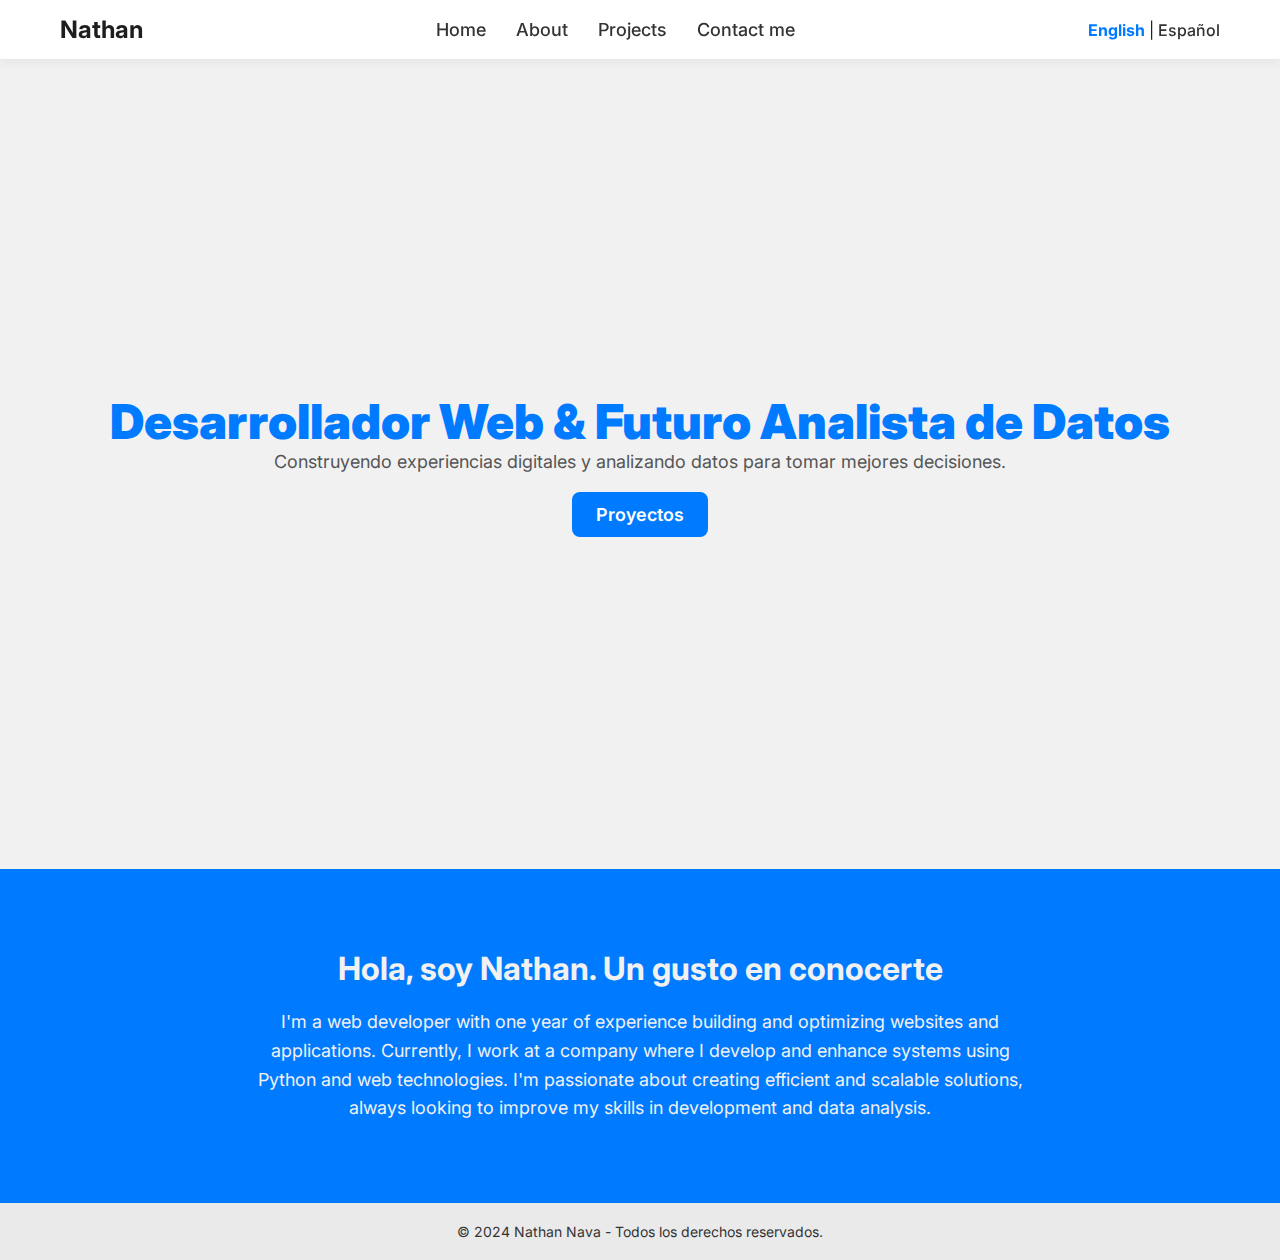
==== index.html @ 3a608a60 "Primer avance del portafolio" ====
<!DOCTYPE html>
<html lang="en">
<head>
    <meta charset="UTF-8">
    <meta name="viewport" content="width=device-width, initial-scale=1.0">
    <link rel="stylesheet" href="styles.css">
    <link href="https://fonts.googleapis.com/css2?family=Inter:wght@300;400;500;600;700&display=swap" rel="stylesheet">
    <title>My Portafolio</title>

    <body>

        <!-- Navegación -->
        <header class="header">
            <div class="container header-container">
                <!-- Logo -->
                <a href="#" class="logo">Nathan</a>
        
                <!-- Menú de navegación -->
                <nav class="nav">
                    <ul>
                        <li><a href="#home">Home</a></li>
                        <li><a href="about">About</a></li>
                        <li><a href="#projects">Projects</a></li>
                        <li><a href="#contact-me">Contact me</a></li>
                    </ul>
                </nav>
        
                <!-- Selector de idioma -->
                <div class="language-switch">
                    <a href="index.html" class="active">English</a> |
                    <a href="index-es.html" class="disable">Español</a>
                </div>
            </div>
        </header>
        
        <!-- Hero Section -->
        <section class="hero" id="home">
            <div class="container">
                <h1 class="heading-primary">Desarrollador Web & Futuro Analista de Datos</h1>
                <h2 class="text-primary">Construyendo experiencias digitales y analizando datos para tomar mejores decisiones.</h2>
                <a href="#proyectos" class="btn-primary">Proyectos</a>
            </div>
        </section>
        
        <main>
            <section class="about-section" id="about">
                <div class="container">
                    <h2 class="section-title-about">Hola, soy Nathan. Un gusto en conocerte</h2>
                    <p class="about-text">
                        I'm a web developer with one year of experience building and optimizing websites and applications. 
                        Currently, I work at a company where I develop and enhance systems using Python and web technologies. 
                        I'm passionate about creating efficient and scalable solutions, always looking to improve my skills in development and data analysis.
                    </p>
                </div>
            </section>
    
            <section id="projects">
                <!-- Aquí irá la sección "Proyectos" -->
            </section>
    
            <section id="contact-me">
                <!-- Aquí irá la sección "Contáctame" -->
            </section>
        </main>
    
        <footer>
            <p>&copy; 2024 Nathan Nava - Todos los derechos reservados.</p>
        </footer>
    
    </body>
    </html>
---- styles.css ----
/* Reset básico */
* {
    margin: 0;
    padding: 0;
    box-sizing: border-box;
    font-family: 'Inter', sans-serif;
}

/* Estilos generales */
body {
    background-color: #F1F1F1;
    color: #1E1E1E;
}

.container {
    max-width: 1200px;
    margin: 0 auto;
    padding: 0 20px;
}

/* ===== HEADER (NAVBAR) ===== */
.header {
    background: #FFFFFF;
    position: sticky;
    top: 0;
    width: 100%;
    padding: 15px 0;
    box-shadow: 0px 4px 10px rgba(0, 0, 0, 0.05);
}

/* Distribución del Header */
.header-container {
    display: flex;
    justify-content: space-between;
    align-items: center;
    max-width: 1200px;
    margin: 0 auto;
    padding: 0 20px;
}

/* Logo */
.logo {
    font-size: 24px;
    font-weight: 700;
    text-decoration: none;
    color: #1E1E1E;
}

/* Menú centrado */
.nav ul {
    display: flex;
    list-style: none;
    padding: 0;
}

.nav ul li {
    margin: 0 15px;
}

.nav ul li a {
    text-decoration: none;
    font-size: 18px;
    font-weight: 500;
    color: #333;
    transition: color 0.3s ease;
}

.nav ul li a:hover {
    color: #007BFF;
}

/* Selector de idioma alineado a la derecha */
.language-switch {
    font-size: 16px;
}

.language-switch a {
    text-decoration: none;
    font-weight: 500;
    color: #333;
}

.language-switch a.active {
    font-weight: 700;
    color: #007BFF;
}

/* ===== HERO SECTION ===== */
.hero {
    text-align: center;
    padding: 100px 20px;
    min-height: 90vh; /* Hace que ocupe el 80 de la pantalla*/
    display: flex;
    flex-direction: column;
    justify-content: center;
    align-items: center;
}

.heading-primary {
    font-size: 48px;
    font-weight: 900;
    color: #007BFF;
}

.text-primary {
    font-size: 18px;
    font-weight: 400;
    color: #555;
    margin-bottom: 20px;
}

/* Botón principal */
.btn-primary {
    display: inline-block;
    background-color: #007BFF;
    color: white;
    padding: 12px 24px;
    text-decoration: none;
    font-size: 18px;
    font-weight: 600;
    border-radius: 8px;
    transition: background-color 0.3s ease;
}

.btn-primary:hover {
    background-color: #0056b3;
}

/* ===== About Section ===== */
.about-section{
    background-color: #007BFF;
    padding: 80px 20px;
    text-align: center;
}

.section-title-about {
    font-size: 32px;
    font-weight: 700;
    color: #F1f1f1;
    margin-bottom: 20px;
}

.about-text {
    font-size: 18px;
    font-weight: 400;
    color: #f1f1f1;
    max-width: 800px;
    margin: 0 auto;
    line-height: 1.6;
}

/* ===== FOOTER ===== */
footer {
    text-align: center;
    padding: 20px;
    background-color: #EAEAEA;
    font-size: 14px;
    color: #333;
}
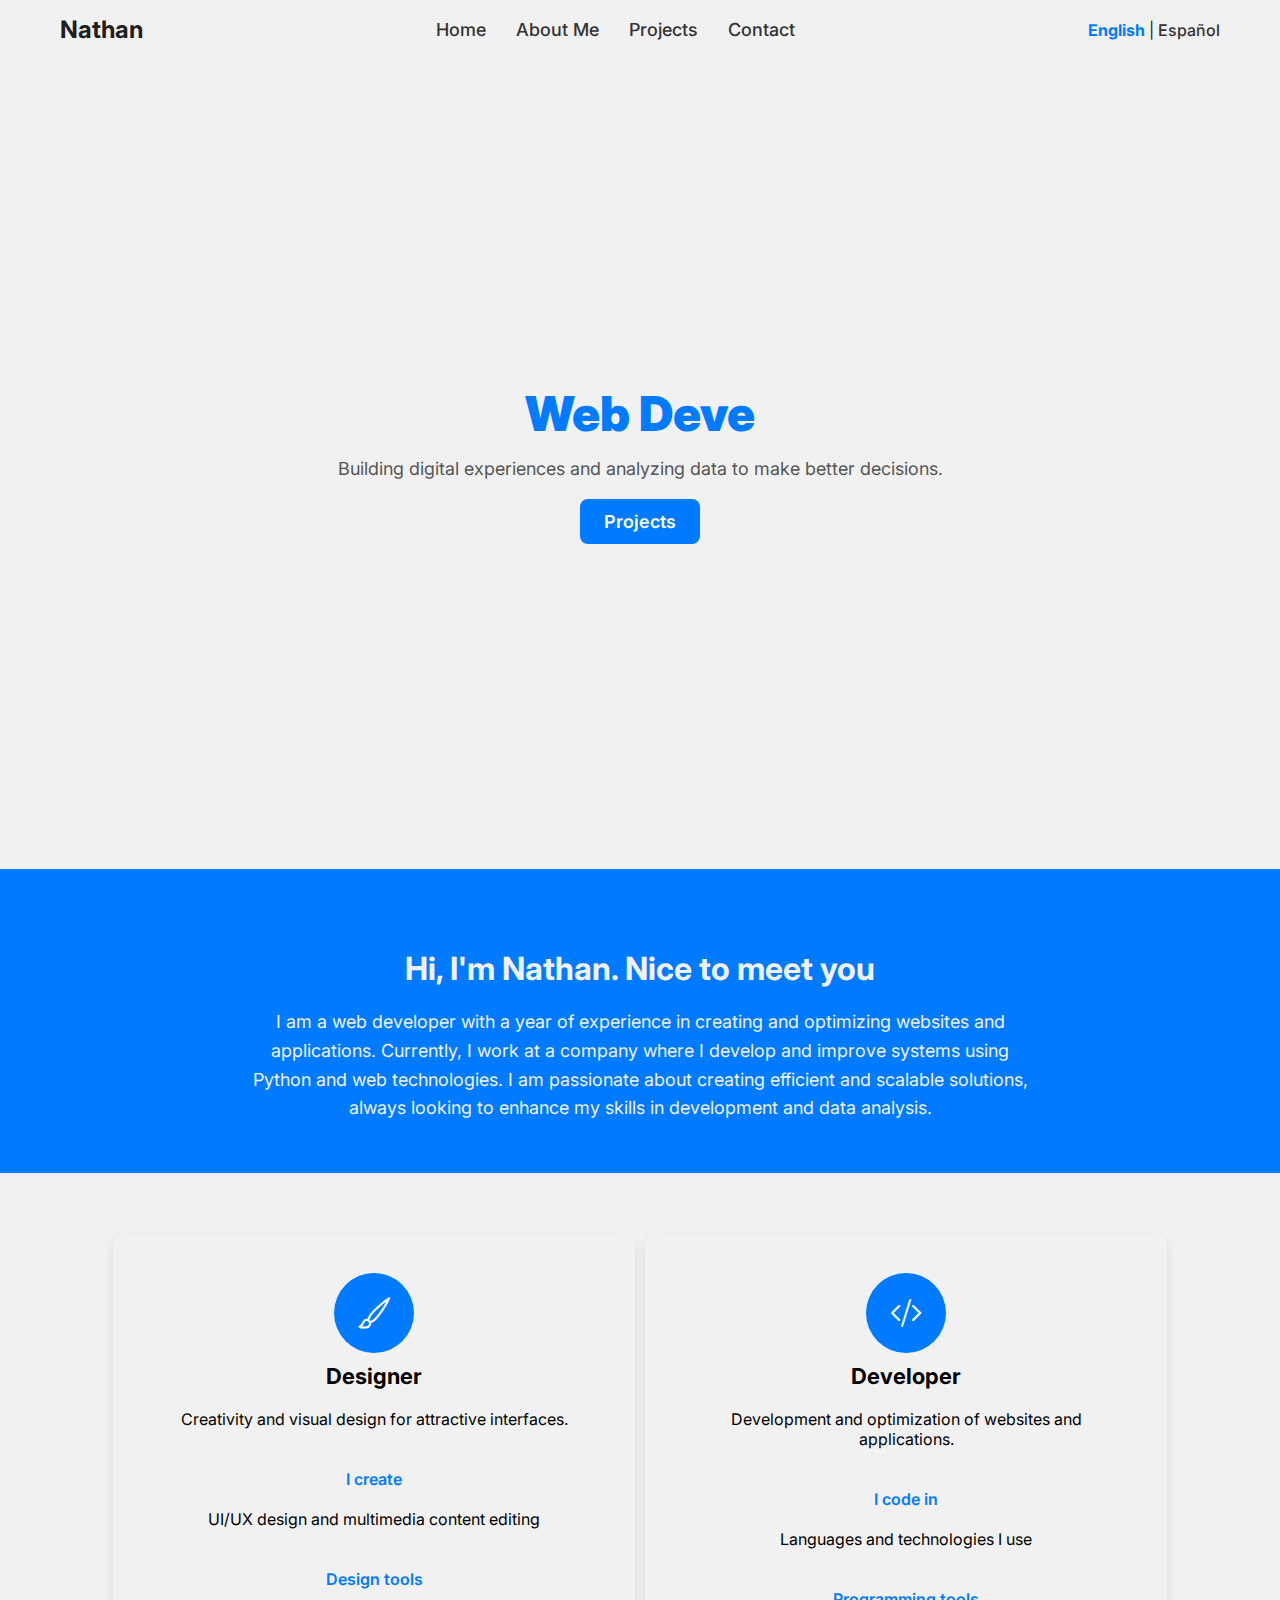
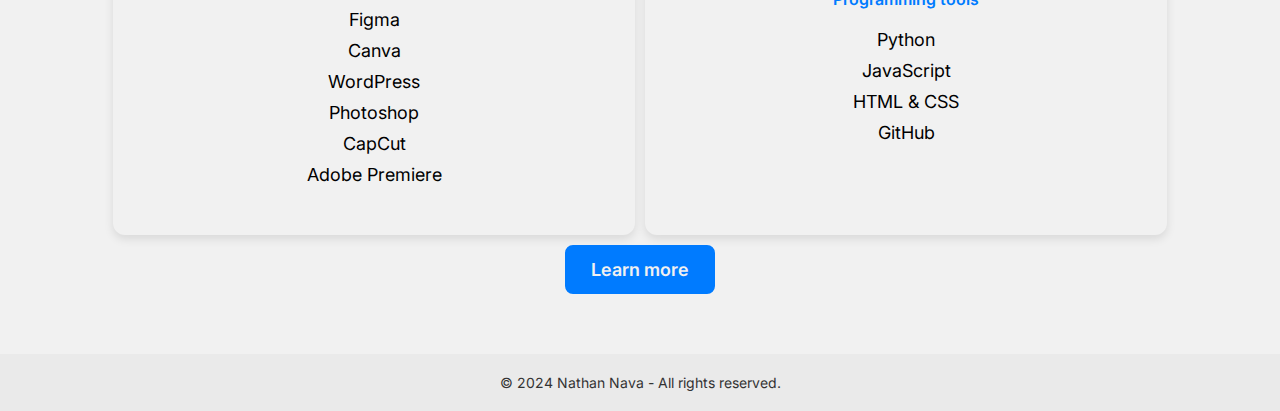
==== commit bdbb18ab: "Subiendo avances del proyecto" ====
--- a/index.html
+++ b/index.html
@@ -1,71 +1,129 @@
 <!DOCTYPE html>
 <html lang="en">
 <head>
-    <meta charset="UTF-8">
-    <meta name="viewport" content="width=device-width, initial-scale=1.0">
-    <link rel="stylesheet" href="styles.css">
-    <link href="https://fonts.googleapis.com/css2?family=Inter:wght@300;400;500;600;700&display=swap" rel="stylesheet">
-    <title>My Portafolio</title>
+  <meta charset="UTF-8">
+  <meta name="viewport" content="width=device-width, initial-scale=1.0">
+  <title>My Portfolio</title>
+  <link rel="stylesheet" href="css/styles.css">
+  <link href="https://fonts.googleapis.com/css2?family=Inter:wght@300;400;500;600;700;900&display=swap" rel="stylesheet">
+  <link rel="stylesheet" href="https://cdn.jsdelivr.net/npm/bootstrap-icons/font/bootstrap-icons.css">
+  <script src="../js/main.js" defer></script>
+</head>
+<body>
 
-    <body>
+  <!-- HEADER / NAV -->
+  <header class="header">
+    <div class="container header-container">
+      <a href="#" class="logo">Nathan</a>
+      <nav class="nav">
+        <span class="menu-toggle">☰</span>
+        <ul>
+          <li><a href="#home">Home</a></li>
+          <li><a href="pages/about.html">About Me</a></li>
+          <li><a href="#projects">Projects</a></li>
+          <li><a href="#contact">Contact</a></li>
+        </ul>
+      </nav>
+      <div class="language-switch">
+        <a href="index.html" class="active">English</a> |
+        <a href="index-es.html">Español</a>
+      </div>
+    </div>
+  </header>
 
-        <!-- Navegación -->
-        <header class="header">
-            <div class="container header-container">
-                <!-- Logo -->
-                <a href="#" class="logo">Nathan</a>
-        
-                <!-- Menú de navegación -->
-                <nav class="nav">
-                    <ul>
-                        <li><a href="#home">Home</a></li>
-                        <li><a href="about">About</a></li>
-                        <li><a href="#projects">Projects</a></li>
-                        <li><a href="#contact-me">Contact me</a></li>
-                    </ul>
-                </nav>
-        
-                <!-- Selector de idioma -->
-                <div class="language-switch">
-                    <a href="index.html" class="active">English</a> |
-                    <a href="index-es.html" class="disable">Español</a>
+  <!-- HERO SECTION -->
+  <section class="hero" id="home">
+    <div class="container">
+      <h1 class="heading-primary"><span id="typing-text"></span></h1>
+      <h2 class="text-primary">
+        Building digital experiences and analyzing data to make better decisions.
+      </h2>
+      <a href="#projects" class="btn-primary">Projects</a>
+    </div>
+  </section>
+
+  <!-- ABOUT -->
+  <main>
+    <section class="about-section" id="about">
+        <!-- Upper part (Blue background) -->
+        <div class="about-top">
+          <div class="container">
+            <h2 class="section-title-about">Hi, I'm Nathan. Nice to meet you</h2>
+            <p class="about-text">
+              I am a web developer with a year of experience in creating and optimizing websites and applications. 
+              Currently, I work at a company where I develop and improve systems using Python and web technologies. 
+              I am passionate about creating efficient and scalable solutions, always looking to enhance my skills in development and data analysis.
+            </p>
+          </div>
+        </div>
+      
+        <!-- Lower part (White background) -->
+        <div class="about-bottom">
+          <div class="container">
+            <div class="about-grid">
+              <!-- Designer Card -->
+              <div class="card">
+                <div class="circle">
+                  <i class="bi bi-brush"></i> 
                 </div>
+                <h3>Designer</h3>
+                <p>Creativity and visual design for attractive interfaces.</p>
+                <span class="highlight">I create</span>
+                <p>UI/UX design and multimedia content editing</p>
+                <span class="highlight">Design tools</span>
+                <ul class="list">
+                  <li>Figma</li>
+                  <li>Canva</li>
+                  <li>WordPress</li>
+                  <li>Photoshop</li>
+                  <li>CapCut</li>
+                  <li>Adobe Premiere</li>
+                </ul>
+              </div>
+      
+              <!-- Developer Card -->
+              <div class="card">
+                <div class="circle">
+                  <i class="bi bi-code-slash"></i> 
+                </div>
+                <h3>Developer</h3>
+                <p>Development and optimization of websites and applications.</p>
+                <span class="highlight">I code in</span>
+                <p>Languages and technologies I use</p>
+                <span class="highlight">Programming tools</span>
+                <ul class="list">
+                  <li>Python</li>
+                  <li>JavaScript</li>
+                  <li>HTML & CSS</li>
+                  <li>GitHub</li>
+                </ul>
+              </div>
             </div>
-        </header>
-        
-        <!-- Hero Section -->
-        <section class="hero" id="home">
-            <div class="container">
-                <h1 class="heading-primary">Desarrollador Web & Futuro Analista de Datos</h1>
-                <h2 class="text-primary">Construyendo experiencias digitales y analizando datos para tomar mejores decisiones.</h2>
-                <a href="#proyectos" class="btn-primary">Proyectos</a>
-            </div>
-        </section>
-        
-        <main>
-            <section class="about-section" id="about">
-                <div class="container">
-                    <h2 class="section-title-about">Hola, soy Nathan. Un gusto en conocerte</h2>
-                    <p class="about-text">
-                        I'm a web developer with one year of experience building and optimizing websites and applications. 
-                        Currently, I work at a company where I develop and enhance systems using Python and web technologies. 
-                        I'm passionate about creating efficient and scalable solutions, always looking to improve my skills in development and data analysis.
-                    </p>
+      
+            <!-- Centered button -->
+                <div class="btn-container">
+                    <a href="pages/about.html" class="btn-secondary">Learn more</a>
                 </div>
-            </section>
-    
-            <section id="projects">
-                <!-- Aquí irá la sección "Proyectos" -->
-            </section>
-    
-            <section id="contact-me">
-                <!-- Aquí irá la sección "Contáctame" -->
-            </section>
-        </main>
-    
-        <footer>
-            <p>&copy; 2024 Nathan Nava - Todos los derechos reservados.</p>
-        </footer>
-    
-    </body>
-    </html>+          </div>
+        </div>
+      </section>
+      
+
+    <!-- PROJECTS SECTION -->
+    <section id="projects">
+      <!-- Your projects here -->
+    </section>
+
+    <!-- CONTACT SECTION -->
+    <section id="contact">
+      <!-- Contact form or information -->
+    </section>
+  </main>
+
+  <!-- FOOTER -->
+  <footer>
+    <p>&copy; 2024 Nathan Nava - All rights reserved.</p>
+  </footer>
+
+</body>
+</html>
--- a/css/styles.css
+++ b/css/styles.css
@@ -0,0 +1,411 @@
+/* =========================================
+   RESET BÁSICO
+========================================= */
+* {
+    margin: 0;
+    padding: 0;
+    box-sizing: border-box;
+    font-family: 'Inter', sans-serif;
+  }
+  
+  /* =========================================
+     BODY & CONTAINER
+  ========================================= */
+  body {
+    background-color: #F1F1F1;
+    color: #1E1E1E;
+  }
+  
+  .container {
+    max-width: 1200px;
+    margin: 0 auto;
+    padding: 0 20px;
+  }
+  
+  /* =========================================
+     HEADER (NAVBAR)
+  ========================================= */
+  .header {
+    background: #f1f1f1;
+    position: sticky;
+    top: 0;
+    width: 100%;
+    padding: 15px 0;
+  }
+  
+  .header-container {
+    display: flex;
+    justify-content: space-between;
+    align-items: center;
+  }
+
+  .menu-toggle {
+    display: none;
+    font-size: 30px;
+    cursor: pointer;
+  }
+  
+  .logo {
+    font-size: 24px;
+    font-weight: 700;
+    text-decoration: none;
+    color: #1E1E1E;
+  }
+  
+  /* Menú centrado */
+  .nav ul {
+    display: flex;
+    list-style: none;
+  }
+  
+  .nav ul li {
+    margin: 0 15px;
+  }
+  
+  .nav ul li a {
+    text-decoration: none;
+    font-size: 18px;
+    font-weight: 500;
+    color: #333;
+    transition: color 0.3s ease;
+  }
+  
+  .nav ul li a:hover {
+    color: #007BFF;
+  }
+  
+  /* Selector de idioma */
+  .language-switch {
+    font-size: 16px;
+  }
+  
+  .language-switch a {
+    text-decoration: none;
+    font-weight: 500;
+    color: #333;
+  }
+  
+  .language-switch a.active {
+    font-weight: 700;
+    color: #007BFF;
+  }
+  
+  /* =========================================
+     HERO SECTION 
+  ========================================= */
+  .hero {
+    background-color: #f1f1f1; /* Fondo blanco */
+    text-align: center;
+    padding: 100px 20px;
+    min-height: 90vh; /* Ocupa el 90% de la pantalla */
+    display: flex;
+    flex-direction: column;
+    justify-content: center;
+    align-items: center;
+  }
+  
+  .heading-primary {
+    font-size: 48px;
+    font-weight: 900;
+    color: #007BFF; /* Texto en azul */
+    margin-bottom: 15px;
+  }
+  
+  .text-primary {
+    font-size: 18px;
+    font-weight: 400;
+    color: #555;
+    margin-bottom: 20px;
+  }
+  
+  /* Botón principal */
+  .btn-primary {
+    display: inline-block;
+    background-color: #007BFF;
+    color: white;
+    padding: 12px 24px;
+    text-decoration: none;
+    font-size: 18px;
+    font-weight: 600;
+    border-radius: 8px;
+    transition: background-color 0.3s ease;
+  }
+  
+  .btn-primary:hover {
+    background-color: #0056b3;
+  }
+  
+  /* =========================================
+     ABOUT SECTION
+  ========================================= */
+  
+  /* Contenedor general de About */
+.about-section {
+    margin-top: 0; 
+}
+
+/* Parte superior en azul */
+.about-top {
+  background-color: #007BFF;
+  text-align: center;
+  padding: 80px 20px;
+  margin-bottom: 0; /* Evita espacio extra debajo del azul */
+}
+
+.about-top .section-title-about {
+    font-size: 32px;
+    font-weight: 700;
+    color: #F1F1F1;
+    margin-bottom: 20px;
+}
+
+.about-top .about-text {
+    font-size: 18px;
+    font-weight: 400;
+    color: #F1F1F1;
+    max-width: 800px;
+    margin: 0 auto;
+    line-height: 1.6;
+}
+
+/* Parte inferior en blanco */
+.about-bottom {
+    background-color: #F1F1F1;
+    text-align: center;
+    padding: 60px 20px; 
+    margin-top: -30px;
+    
+}
+
+/* Grid para las tarjetas */
+.about-grid {
+    display: flex; 
+    justify-content: center;
+    gap: 10px;
+    margin-bottom: 0; 
+}
+
+/* Tarjetas */
+.card {
+    background: #f1f1f1;
+    color: black;
+    padding: 40px;
+    border-radius: 12px;
+    box-shadow: 0px 4px 10px rgba(0, 0, 0, 0.1);
+    width: 45%; /* Tamaño fijo para las tarjetas */
+    text-align: center;
+}
+
+.card h3 {
+    font-size: 22px;
+    font-weight: bold;
+    margin-bottom: 20px;
+}
+
+/* Círculo azul dentro de la tarjeta */
+.circle {
+  display: flex;
+  justify-content: center;
+  align-items: center;
+  width: 80px;
+  height: 80px;
+  background: #007BFF;
+  border-radius: 50%;
+  margin: 0 auto 10px;
+}
+
+
+.circle i {
+  color: white;
+  font-size: 32px;
+}
+
+/* Destacar secciones en la tarjeta */
+.highlight {
+    font-weight: 600;
+    color: #007BFF;
+    display: block;
+    margin-top: 40px;
+    margin-bottom: 20px;
+}
+
+/* Lista sin viñetas y con separación */
+.list {
+    list-style: none;
+    font-size: 18px;
+    padding: 0;
+}
+
+.list li {
+    margin-bottom: 10px; /* Espacio entre elementos */
+}
+
+/* Botón centrado */
+.btn-container {
+    text-align: center;
+    margin-top: 10px;
+}
+
+.btn-secondary {
+  display: inline-block;
+  background-color: #007BFF;
+  color: #f1f1f1;
+  padding: 12px 24px;
+  font-size: 18px;
+  font-weight: 600;
+  border-radius: 8px;
+  text-decoration: none;
+  border: 2px solid #007BFF;
+  transition: background-color 0.3s ease, color 0.3s ease;
+}
+
+.btn-secondary:hover {
+    background-color: #f1f1f1;
+    color: #007BFF;
+}
+  
+
+
+  /* =========================================
+     FOOTER
+  ========================================= */
+  footer {
+    text-align: center;
+    padding: 20px;
+    background-color: #EAEAEA;
+    font-size: 14px;
+    color: #333;
+    display: grid;
+    grid-template-rows: auto 1fr auto;
+  }
+  
+  /* ============================= */
+/* RESPONSIVE DESIGN (MEDIA QUERIES) */
+/* ============================= */
+
+/* Menú hamburguesa para pantallas menores a 768px */
+@media screen and (max-width: 768px) {
+  .menu-toggle {
+    display: block; /* Muestra el botón de menú */
+    font-size: 30px;
+    cursor: pointer;
+  }
+
+  /* Oculta el menú normal y configura el menú desplegable */
+  .nav ul {
+    display: none; /* Oculta el menú por defecto */
+    flex-direction: column;
+    background-color: #fff;
+    position: absolute;
+    top: 60px;
+    right: 20px;
+    width: 200px;
+    box-shadow: 0px 4px 10px rgba(0, 0, 0, 0.1);
+    border-radius: 8px;
+    padding: 10px 0;
+  }
+
+  /* Clase para mostrar el menú al hacer clic */
+  .nav ul.active {
+    display: flex;
+  }
+}
+
+/* Para pantallas de 1024px o menos (tabletas y laptops pequeñas) */
+@media screen and (max-width: 1024px) {
+  .about-container {
+    flex-direction: column; /* Apila los elementos */
+    text-align: center;
+  }
+
+  .about-text,
+  .about-image {
+    width: 100%; /* Ocupa todo el ancho */
+  }
+
+  .about-text {
+    margin-bottom: 30px;
+  }
+
+  .about-image img {
+    width: 60%; /* Ajusta el tamaño de la imagen */
+    max-width: 300px;
+  }
+}
+
+/* Para pantallas de 768px o menos (tabletas y móviles grandes) */
+@media screen and (max-width: 768px) {
+  .about-container {
+    flex-direction: column;
+    text-align: center;
+  }
+
+  .about-text,
+  .about-image {
+    width: 100%;
+  }
+
+  .about-text {
+    padding: 0 15px;
+    margin-bottom: 20px;
+  }
+
+  .about-image img {
+    width: 70%;
+    max-width: 250px;
+  }
+
+  /* Apilar tarjetas en About */
+  .about-grid {
+    display: flex;
+    flex-direction: column;
+    align-items: center;
+    gap: 20px;
+  }
+
+  .card {
+    width: 90%;
+    max-width: 400px;
+    margin-bottom: 20px;
+  }
+
+  /* Botón secundario ocupa todo el ancho */
+  .btn-secondary {
+    width: 100%;
+    text-align: center;
+  }
+
+  /* Ajustar la altura del hero para móviles */
+  .hero {
+    min-height: 70vh;
+    padding: 50px 20px;
+  }
+
+  /* Asegurar que la parte superior de About se centre */
+  .about-top {
+    text-align: center;
+    padding: 60px 20px;
+  }
+}
+
+/* Para pantallas de 480px o menos (teléfonos pequeños) */
+@media screen and (max-width: 480px) {
+  .about-text h2 {
+    font-size: 24px; /* Reduce el tamaño del título */
+  }
+
+  .about-text p {
+    font-size: 16px; /* Reduce el tamaño del párrafo */
+  }
+
+  .about-image img {
+    width: 80%;
+    max-width: 200px;
+  }
+
+  .btn-primary,
+  .btn-secondary {
+    font-size: 16px;
+    padding: 10px 20px;
+  }
+}
